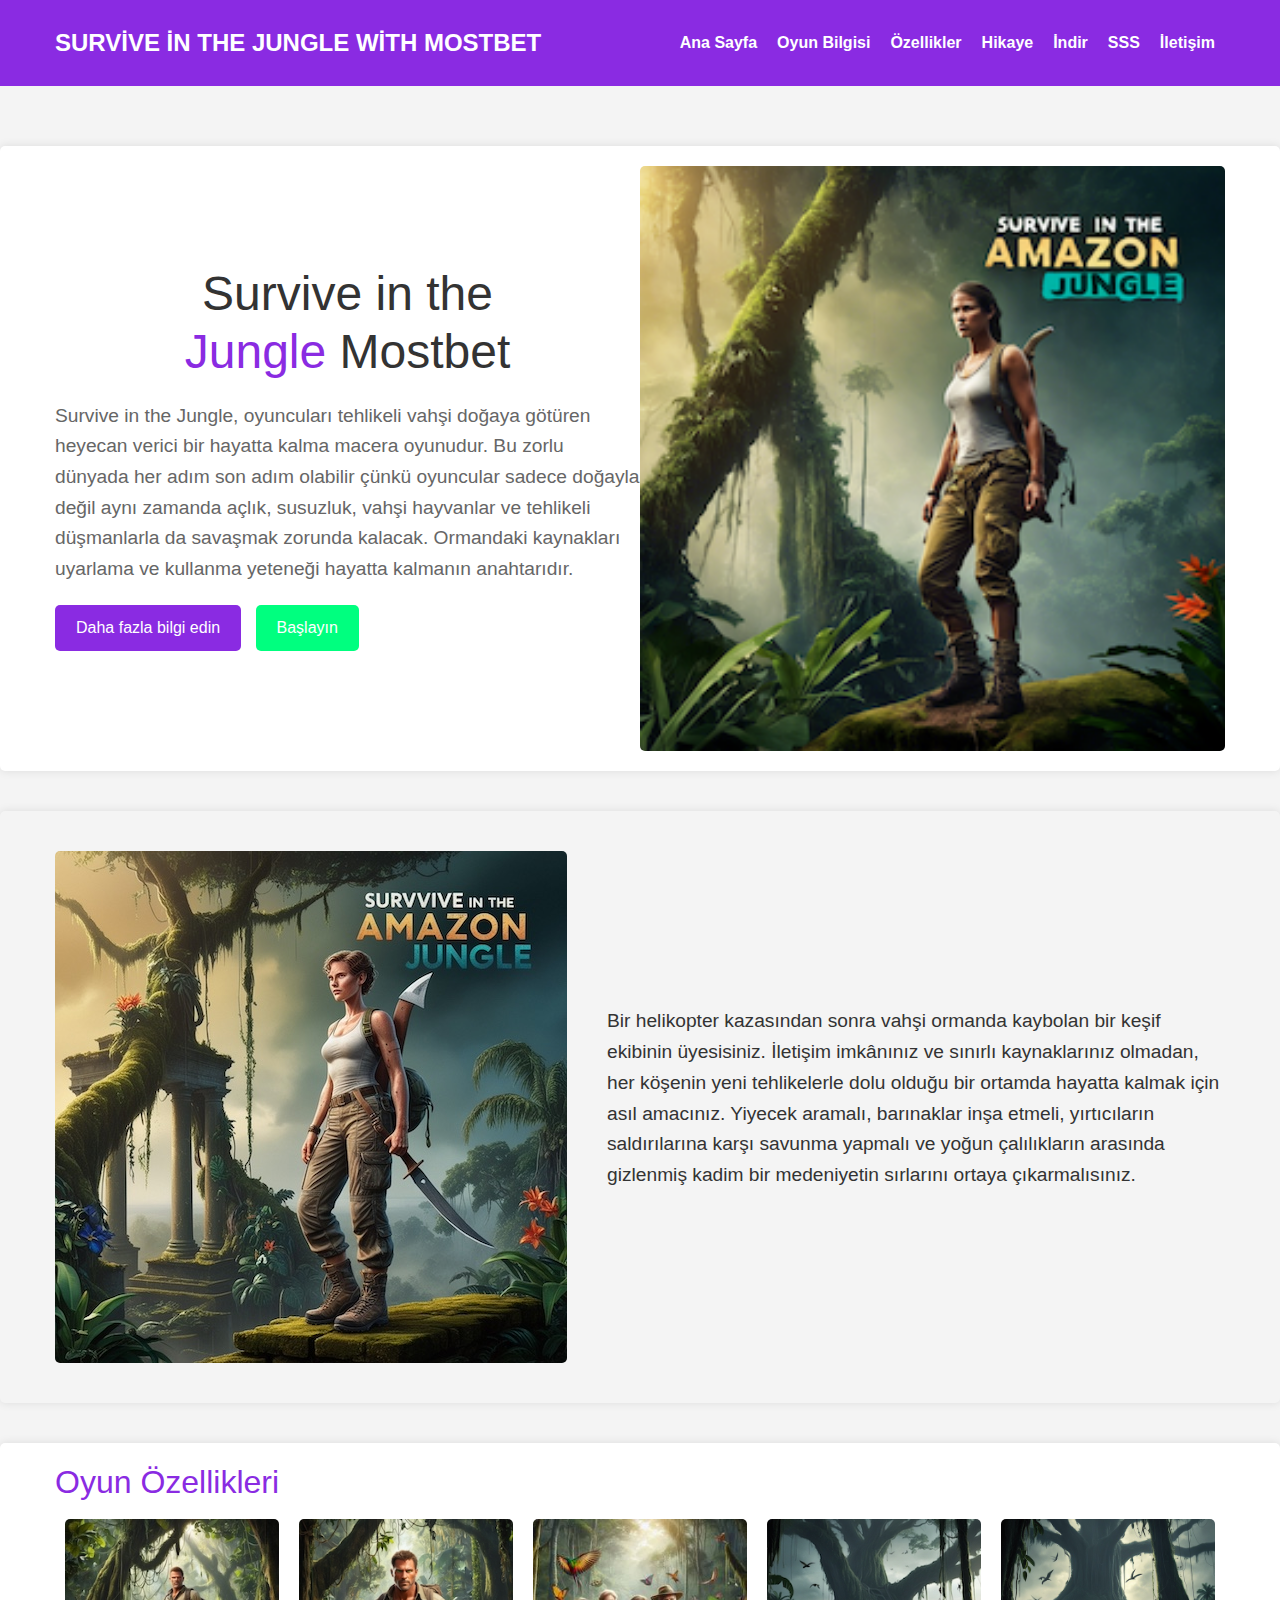
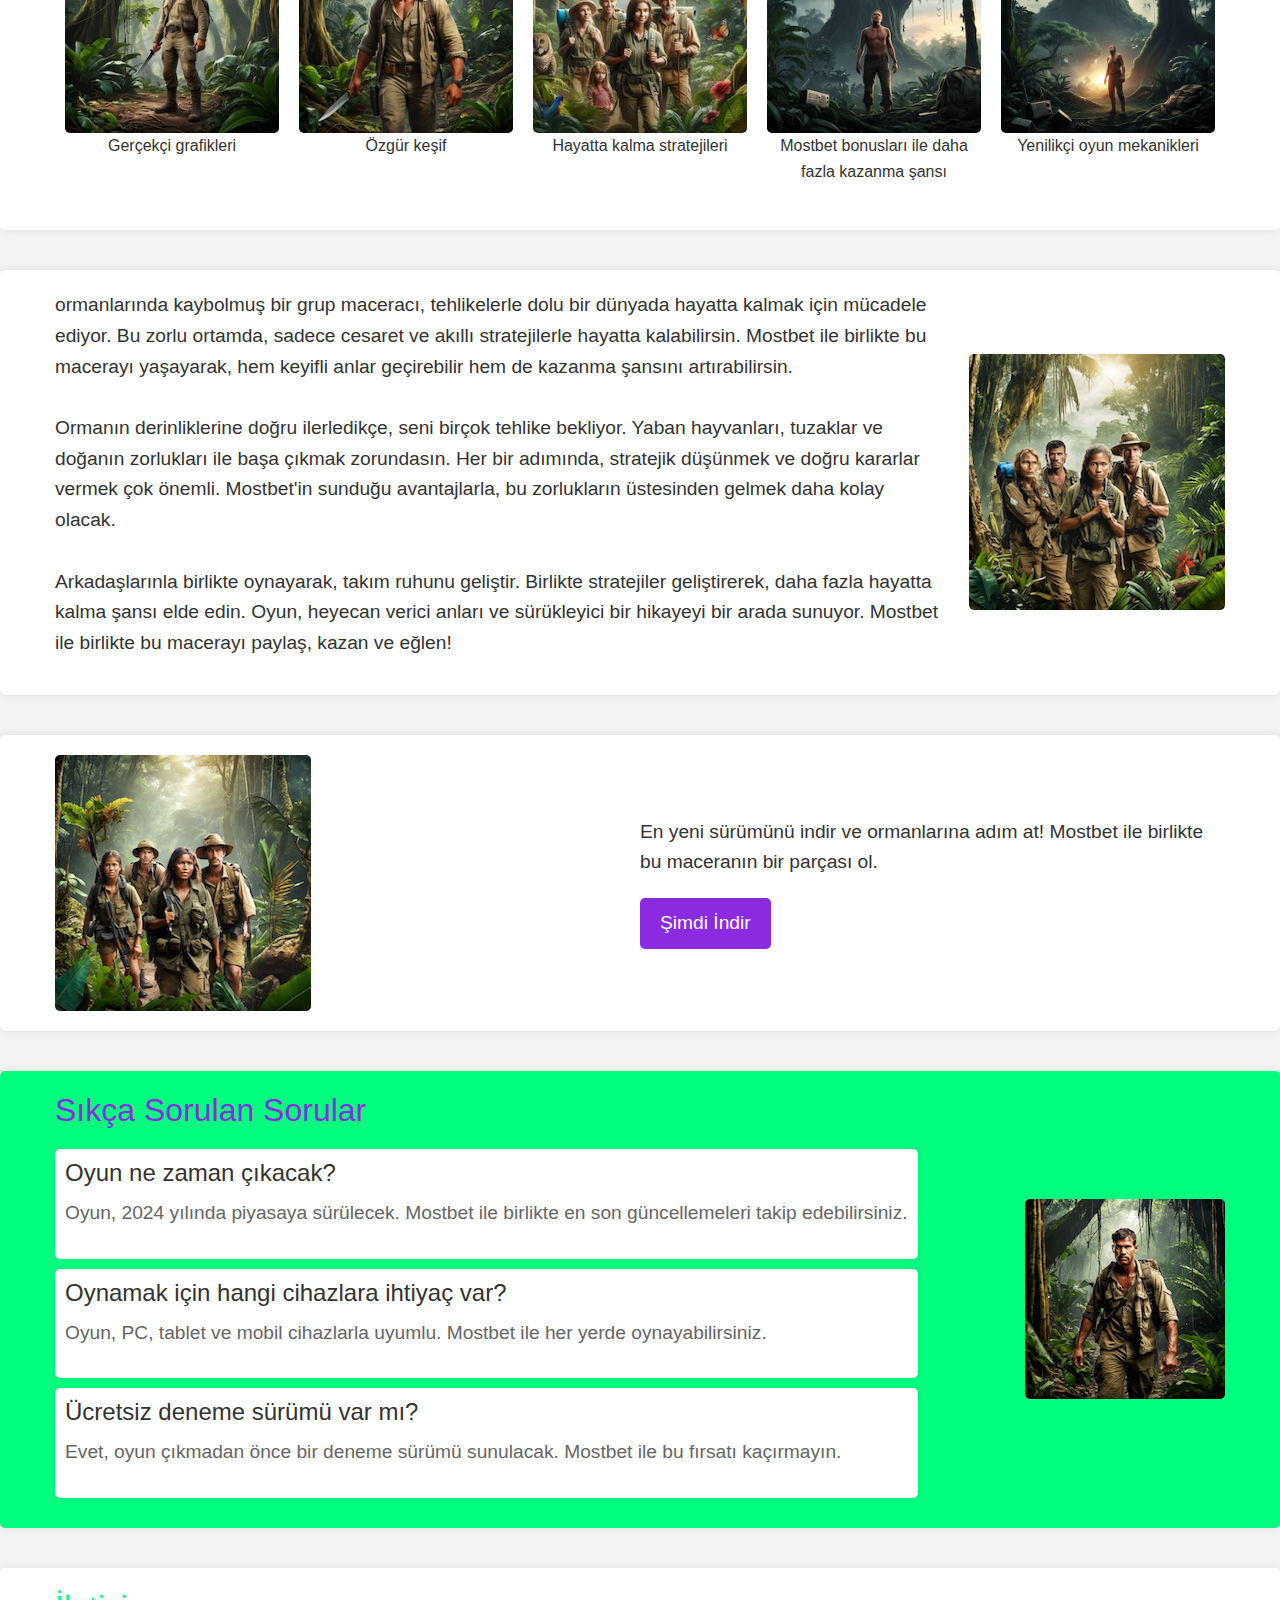
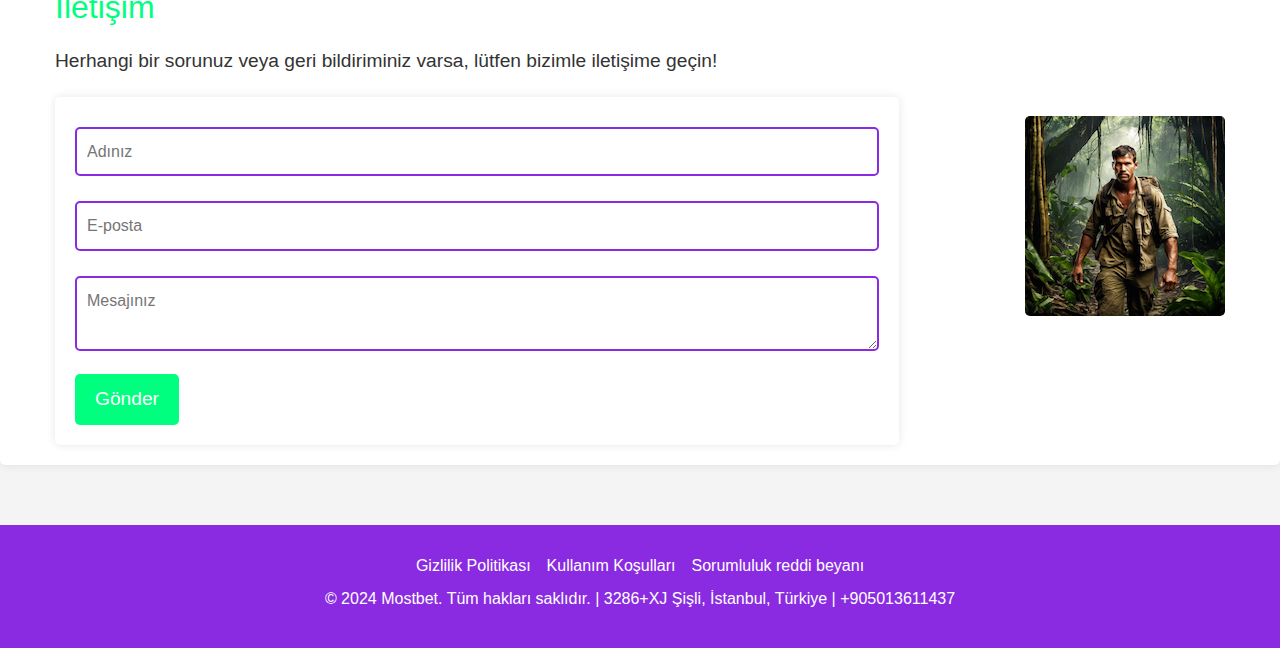
==== index.html @ c360ba5e "1" ====
<!DOCTYPE html>
<html lang="tr">
<head>
    <meta charset="UTF-8">
    <meta name="viewport" content="width=device-width, initial-scale=1.0">
    <title>Survive in the jungle with Mostbet style</title>
    <meta name="description" content="Survive in the  jungle with Mostbet.">
    <link rel="apple-touch-icon" sizes="180x180" href="favicon/apple-touch-icon.png">
    <link rel="icon" type="image/png" sizes="32x32" href="favicon/favicon-32x32.png">
    <link rel="icon" type="image/png" sizes="16x16" href="favicon/favicon-16x16.png">
    <link rel="manifest" href="favicon/site.webmanifest">
    <link rel="stylesheet" href="css/bootstrap.min.css">
    <link rel="stylesheet" href="css/style.css?v1">
</head>
<body>
<header>
    <div class="container header-content">
        <nav class="navbar navbar-expand-lg justify-content-between">
            <a href="index.html" class="logo">Survive in the jungle with Mostbet</a>
            <button class="navbar-toggler" type="button" data-toggle="collapse" data-target="#navbarSupportedContent"
                    aria-controls="navbarSupportedContent" aria-expanded="false" aria-label="Toggle navigation">
                <span class="toggler-icon"></span>
                <span class="toggler-icon"></span>
                <span class="toggler-icon"></span>
            </button>

            <div class="collapse navbar-collapse sub-menu-bar" id="navbarSupportedContent">
                <ul id="nav" class="navbar-nav align-items-center">
                    <li><a href="index.html">Ana Sayfa</a></li>
                    <li><a href="#game-info">Oyun Bilgisi</a></li>
                    <li><a href="#features">Özellikler</a></li>
                    <li><a href="#story">Hikaye</a></li>
                    <li><a href="#download">İndir</a></li>
                    <li><a href="#faq">SSS</a></li>
                    <li><a href="#contact">İletişim</a></li>
                </ul>
            </div>
        </nav>
    </div>
</header>

<main>
    <section class="hero-section">
        <div class="container">
            <div class="hero-content">
                <div class="text-content">
                    <h1>Survive in the <br><span>Jungle</span> Mostbet</h1>
                    <p>Survive in the Jungle, oyuncuları tehlikeli vahşi doğaya götüren heyecan verici bir hayatta kalma
                        macera oyunudur. Bu zorlu dünyada her adım son adım olabilir çünkü oyuncular sadece doğayla
                        değil aynı zamanda açlık, susuzluk, vahşi hayvanlar ve tehlikeli düşmanlarla da savaşmak zorunda
                        kalacak. Ormandaki kaynakları uyarlama ve kullanma yeteneği hayatta kalmanın anahtarıdır. </p>
                    <div class="hero-buttons">
                        <a href="#" class="btn">Daha fazla bilgi edin</a>
                        <a href="#" class="btn secondary-btn">Başlayın</a>
                    </div>
                </div>
                <div class="image-content">
                    <img src="img/0.png" alt="Product Image">
                </div>
            </div>
        </div>
    </section>

    <section id="game-info">
        <div class="container flex-container">
            <img src="img/1.jpg" alt="  Jungle" class="flex-image">
            <p>Bir helikopter kazasından sonra vahşi ormanda kaybolan bir keşif ekibinin üyesisiniz. İletişim imkânınız
                ve sınırlı kaynaklarınız olmadan, her köşenin yeni tehlikelerle dolu olduğu bir ortamda hayatta kalmak
                için asıl amacınız. Yiyecek aramalı, barınaklar inşa etmeli, yırtıcıların saldırılarına karşı savunma
                yapmalı ve yoğun çalılıkların arasında gizlenmiş kadim bir medeniyetin sırlarını ortaya
                çıkarmalısınız.</p>
        </div>
    </section>

    <section id="features">
        <div class="container">
            <h2>Oyun Özellikleri</h2>
            <div class="features-container">
                <div class="feature-item">
                    <img src="img/3.jpg" alt="Feature 1">
                    <p>Gerçekçi grafikleri</p>
                </div>
                <div class="feature-item">
                    <img src="img/4.jpg" alt="Feature 2">
                    <p>Özgür keşif</p>
                </div>
                <div class="feature-item">
                    <img src="img/6.jpeg" alt="Feature 3">
                    <p>Hayatta kalma stratejileri</p>
                </div>
                <div class="feature-item">
                    <img src="img/7.jpg" alt="Feature 4">
                    <p>Mostbet bonusları ile daha fazla kazanma şansı</p>
                </div>
                <div class="feature-item">
                    <img src="img/8.jpg" alt="Feature 5">
                    <p>Yenilikçi oyun mekanikleri</p>
                </div>
            </div>
        </div>
    </section>

    <section id="story">
        <div class="container flex-container">
            <p>
                ormanlarında kaybolmuş bir grup maceracı, tehlikelerle dolu bir dünyada hayatta kalmak için mücadele
                ediyor. Bu zorlu ortamda, sadece cesaret ve akıllı stratejilerle hayatta kalabilirsin. Mostbet ile
                birlikte bu macerayı yaşayarak, hem keyifli anlar geçirebilir hem de kazanma şansını artırabilirsin.
                <br><br>
                Ormanın derinliklerine doğru ilerledikçe, seni birçok tehlike bekliyor. Yaban hayvanları, tuzaklar ve
                doğanın zorlukları ile başa çıkmak zorundasın. Her bir adımında, stratejik düşünmek ve doğru kararlar
                vermek çok önemli. Mostbet'in sunduğu avantajlarla, bu zorlukların üstesinden gelmek daha kolay olacak.
                <br><br>
                Arkadaşlarınla birlikte oynayarak, takım ruhunu geliştir. Birlikte stratejiler geliştirerek, daha fazla
                hayatta kalma şansı elde edin. Oyun, heyecan verici anları ve sürükleyici bir hikayeyi bir arada
                sunuyor. Mostbet ile birlikte bu macerayı paylaş, kazan ve eğlen!
            </p>
            <img src="img/10.png" alt="Game Story" class="flex-image">
        </div>
    </section>

    <section id="download">
        <div class="container flex-container">
            <img src="img/11.png" alt="Download Game" class="flex-image">
            <div class="download-content">
                <p>En yeni sürümünü indir ve ormanlarına adım at! Mostbet ile birlikte bu maceranın bir parçası ol.</p>
                <a href="#" class="download-btn">Şimdi İndir</a>
            </div>
        </div>
    </section>


    <section id="faq">
        <div class="container flex-container">
            <div class="faq-content">
                <h2>Sıkça Sorulan Sorular</h2>
                <div class="faq-item">
                    <h3>Oyun ne zaman çıkacak?</h3>
                    <p>Oyun, 2024 yılında piyasaya sürülecek. Mostbet ile birlikte en son güncellemeleri takip
                        edebilirsiniz.</p>
                </div>
                <div class="faq-item">
                    <h3>Oynamak için hangi cihazlara ihtiyaç var?</h3>
                    <p>Oyun, PC, tablet ve mobil cihazlarla uyumlu. Mostbet ile her yerde oynayabilirsiniz.</p>
                </div>
                <div class="faq-item">
                    <h3>Ücretsiz deneme sürümü var mı?</h3>
                    <p>Evet, oyun çıkmadan önce bir deneme sürümü sunulacak. Mostbet ile bu fırsatı kaçırmayın.</p>
                </div>
            </div>
            <img src="img/12.png" alt="FAQ" class="flex-image1">
        </div>
    </section>

    <section id="contact">
        <div class="container flex-container">
            <div class="contact-content">
                <h2>İletişim</h2>
                <p>Herhangi bir sorunuz veya geri bildiriminiz varsa, lütfen bizimle iletişime geçin!</p>
                <form>
                    <input type="text" placeholder="Adınız" required>
                    <input type="email" placeholder="E-posta" required>
                    <textarea placeholder="Mesajınız" required></textarea>
                    <button type="submit">Gönder</button>
                </form>
            </div>
            <img src="img/12.png" alt="Contact Us" class="flex-image1">
        </div>
    </section>
</main>

<footer>
    <div class="container">
        <div class="d-flex justify-content-center flex-column-mob">
            <a href="policy.html" class="text-white m-2">Gizlilik Politikası</a>
            <a href="terms.html" class="text-white m-2">Kullanım Koşulları</a>
            <a href="disclaimer.html" class="text-white m-2">Sorumluluk reddi beyanı</a>
        </div>
        <p>&copy; 2024 Mostbet. Tüm hakları saklıdır. | 3286+XJ Şişli, İstanbul, Türkiye | +905013611437 </p>
    </div>
</footer>
</body>
<script src="js/jquery-1.12.4.min.js"></script>
<script src="js/bootstrap.min.js"></script>
<script src="js/main.js"></script>
<script type="application/ld+json">
    {
        "@context": "https://schema.org",
        "@type": "Organization",
        "name": "Survive in the jungle with Mostbet.",
        "url": "",
        "logo": "/favicon/favicon.ico"
    }
</script>
<script type="application/ld+json">
    {
        "@context": "https://schema.org",
        "@type": "WPHeader",
        "headline": "Survive in the jungle with Mostbet.",
        "description": "Survive in the  jungle with Mostbet.",
        "publisher": {
            "@type": "Organization",
            "name": "Survive in the jungle with Mostbet.",
            "logo": {
                "@type": "ImageObject",
                "url": "/favicon/favicon.ico"
            }
        }
    }
</script>
<script type="application/ld+json">
    {
        "@context": "https://schema.org",
        "@type": "WebPage",
        "name": "Survive in the jungle with Mostbet.",
        "description": "Survive in the jungle with Mostbet.",
        "publisher": {
            "@type": "Organization",
            "name": "Survive in the jungle with Mostbet."
        },
        "license": "A license document that applies to this content, typically indicated by URL"
    }
</script>
<script type="application/ld+json">
    {
        "@context": "https://schema.org",
        "@type": "SiteNavigationElement",
        "name": "Main Navigation",
        "url": "",
        "hasPart": [
            {
                "@type": "WebPage",
                "name": "Home",
                "url": ""
            },
            {
                "@type": "WebPage",
                "name": "Tariffs",
                "url": "/tariffs.html"
            },
            {
                "@type": "WebPage",
                "name": "Form",
                "url": "/form.html"
            },
            {
                "@type": "WebPage",
                "name": "Policy",
                "url": "/policy.html"
            },
            {
                "@type": "WebPage",
                "name": "Terms of Conditions",
                "url": "/terms.html"
            },
            {
                "@type": "WebPage",
                "name": "Disclaimer",
                "url": "/disclaimer.html"
            },
            {
                "@type": "WebPage",
                "name": "404",
                "url": "/404.html"
            },
            {
                "@type": "WebPage",
                "name": "review",
                "url": "/review.html"
            }
        ]
    }
</script>
</html>
---- css/style.css ----
* {
  box-sizing: border-box;
  margin: 0;
  padding: 0;
}

body {
  font-family: Arial, sans-serif;
  line-height: 1.6;
  color: #333;
  background-color: #f4f4f4;
}

.container {
  width: 90%;
  max-width: 1200px;
  margin: auto;
}

header {
  background: #8A2BE2;
  color: #fff;
  padding: 20px 0;
}

h1 {
  text-align: center;
}

nav ul {
  display: flex;
  justify-content: center;
  list-style: none;
  padding: 0;
}

nav ul li {
  margin: 0 15px;
}

nav a {
  color: #fff;
  text-decoration: none;
  font-weight: bold;
}

nav a:hover {
  color: #00FF7F;
}

main {
  padding: 20px 0;
}

.flex-container {
  display: flex;
  align-items: center;
  justify-content: space-between;
  flex-wrap: wrap;
}

.flex-image {
  max-width: 50%;
  height: auto;
  border-radius: 5px;
}

section {
  margin: 40px 0;
  padding: 20px 0;
  background: #fff;
  border-radius: 5px;
  box-shadow: 0 0 10px rgba(0, 0, 0, 0.1);
}

section h2 {
  color: #8A2BE2;
}

.features-container {
  display: flex;
  justify-content: space-between;
  flex-wrap: wrap;
}

.feature-item {
  flex: 1;
  margin: 10px;
  text-align: center;
}

.feature-item img {
  max-width: 100%;
  min-width: 100%;
  height: auto;
  border-radius: 5px;
}

.download-content {
  max-width: 50%;
}

.download-btn {
  display: inline-block;
  padding: 10px 20px;
  background: #8A2BE2;
  color: #fff;
  text-decoration: none;
  border-radius: 5px;
}

.download-btn:hover {
  background: #7a2fbc;
}

footer {
  text-align: center;
  padding: 20px 0;
  background: #8A2BE2;
  color: #fff;
}

#faq {
  background: #00FF7F;
  padding: 20px;
  border-radius: 5px;
}

.faq-item {
  margin: 10px 0;
  padding: 10px;
  background: #fff;
  border-radius: 5px;
  box-shadow: 0 0 5px rgba(0, 0, 0, 0.1);
}

.faq-item h3 {
  color: #8A2BE2;
}

form {
  background: #fff;
  padding: 20px;
  border-radius: 5px;
  box-shadow: 0 0 10px rgba(0, 0, 0, 0.1);
}

form input, form textarea {
  width: 100%;
  padding: 10px;
  margin: 10px 0;
  border: 1px solid #ddd;
  border-radius: 5px;
}

form button {
  padding: 10px 20px;
  background: #8A2BE2;
  color: #fff;
  border: none;
  border-radius: 5px;
  cursor: pointer;
}

form button:hover {
  background: #7a2fbc;
}

@media (max-width: 768px) {
  nav ul {
    flex-direction: column;
    align-items: center;
  }

  nav ul li {
    margin: 10px 0;
  }

  .flex-image {
    max-width: 100%;
  }

  .download-content {
    max-width: 100%;
    text-align: center;
  }

  .features-container {
    flex-direction: column;
  }

  .feature-item {
    width: 100%;
    margin: 0;
  }
}

.hero-content {
  display: flex;
  align-items: center;
  justify-content: space-between;
  flex-wrap: wrap;
}

.text-content {
  flex: 1;
  max-width: 50%;
}

.text-content h1 {
  font-size: 3rem;
  color: #333;
}

.text-content h1 span {
  color: #8A2BE2;
}

.text-content p {
  font-size: 1.2rem;
  margin: 20px 0;
  color: #666;
}

.hero-buttons {
  margin-top: 20px;
}

.hero-buttons .btn {
  padding: 10px 20px;
  background-color: #8A2BE2;
  color: white;
  text-decoration: none;
  border-radius: 5px;
  margin-right: 10px;
}

.hero-buttons .btn.secondary-btn {
  background-color: #00FF7F;
}

.hero-buttons .btn:hover {
  opacity: 0.9;
}

.image-content {
  flex: 1;
  max-width: 50%;
}

.image-content img {
  width: 100%;
  height: auto;
  border-radius: 5px;
}

/* Responsive Styles */
@media (max-width: 768px) {
  .hero-content {
    flex-direction: column;
    align-items: normal;
    text-align: center;
  }

  .text-content {
    max-width: 100%;
  }

  .image-content {
    max-width: 100%;
    margin-top: 20px;
  }
  section h2 {
    text-align: center;
  }
}

@media (max-width: 480px) {
  .text-content h1 {
    font-size: 2rem;
  }

  .text-content p {
    font-size: 1rem;
  }

  .hero-buttons .btn {
    padding: 8px 16px;
  }
}


* {
  box-sizing: border-box;
  margin: 0;
  padding: 0;
}

body {
  font-family: 'Arial', sans-serif;
}

#game-info {
  padding: 40px 0;
  background-color: #f4f4f4;
}

.container {
  width: 100%;
  max-width: 1200px;
  margin: 0 auto;
}

.flex-container {
  display: flex;
  align-items: center;
  justify-content: space-between;
  gap: 20px; /* Добавлен промежуток между изображением и текстом */
}

.flex-image {
  max-width: 50%;
  height: auto;
  border-radius: 5px;
}

#game-info p {
  flex: 1;
  font-size: 1.2rem;
  color: #333;
  line-height: 1.6;
  margin-left: 20px; /* Добавлено расстояние от изображения */
}

/* Адаптивные стили */
@media (max-width: 768px) {
  .flex-container {
    flex-direction: column;
    text-align: center;
  }

  .flex-image {
    max-width: 100%;
    margin-bottom: 20px;
  }

  #game-info p {
    margin-left: 0;
    font-size: 1rem;
  }
}

@media (max-width: 480px) {
  #game-info p {
    font-size: 0.9rem;
  }
}


* {
  box-sizing: border-box;
  margin: 0;
  padding: 0;
}

body {
  font-family: 'Arial', sans-serif;
  background-color: #f4f4f4;
}

.container {
  width: 100%;
  max-width: 1200px;
  margin: 0 auto;
}

.flex-container {
  display: flex;
  align-items: center;
  justify-content: space-between;
  gap: 20px; /* Добавлено расстояние между изображением и текстом */
}

.flex-image {
  max-width: 50%;
  height: auto;
  border-radius: 5px;
}

/* Секция story */
#story p {
  flex: 1;
  font-size: 1.2rem;
  color: #333;
  line-height: 1.6;
  text-align: left;
}

#story img {
  max-width: 100%;
}

/* Секция download */
.download-content {
  flex: 1;
  text-align: left;
}

.download-content p {
  font-size: 1.2rem;
  color: #333;
  line-height: 1.6;
  margin-bottom: 20px;
}

.download-btn {
  display: inline-block;
  padding: 10px 20px;
  background-color: #8A2BE2;
  color: white;
  text-decoration: none;
  border-radius: 5px;
  font-size: 1.2rem;
}

.download-btn:hover {
  opacity: 0.9;
}

/* Адаптивные стили */
@media (max-width: 768px) {
  .flex-container {
    flex-direction: column;
    text-align: center;
  }

  .flex-image {
    max-width: 100%;
    margin-bottom: 20px;
  }

  #story p, .download-content p {
    text-align: center;
  }
}

@media (max-width: 480px) {
  #story p, .download-content p {
    font-size: 1rem;
  }

  .download-btn {
    padding: 8px 16px;
    font-size: 1rem;
  }
}


* {
  box-sizing: border-box;
  margin: 0;
  padding: 0;
}

body {
  font-family: 'Arial', sans-serif;
  background-color: #f4f4f4;
}

.container {
  width: 100%;
  max-width: 1200px;
  margin: 0 auto;
}

/* Flex-контейнер для FAQ и Contact секций */
.flex-container {
  display: flex;
  align-items: center;
  justify-content: space-between;
  gap: 20px;
}

.flex-image {
  max-width: 50%;
  height: auto;
  border-radius: 5px;
}

/* Стили для FAQ */
#faq .faq-content h2 {
  color: #8A2BE2;
  font-size: 2rem;
  margin-bottom: 20px;
}

.faq-item h3 {
  font-size: 1.5rem;
  color: #333;
  margin-bottom: 10px;
}

.faq-item p {
  font-size: 1.2rem;
  color: #666;
  margin-bottom: 20px;
}

/* Стили для Contact секции */
#contact .contact-content h2 {
  color: #00FF7F;
  font-size: 2rem;
  margin-bottom: 20px;
}

#contact p {
  font-size: 1.2rem;
  color: #333;
  margin-bottom: 20px;
}

form input, form textarea {
  width: 100%;
  padding: 10px;
  margin-bottom: 15px;
  border: 2px solid #8A2BE2;
  border-radius: 5px;
  font-size: 1rem;
}

form button {
  padding: 10px 20px;
  background-color: #00FF7F;
  color: white;
  border: none;
  border-radius: 5px;
  font-size: 1.2rem;
  cursor: pointer;
}

form button:hover {
  opacity: 0.9;
}

/* Адаптивные стили */
@media (max-width: 768px) {
  .flex-container {
    flex-direction: column;
    text-align: center;
    align-items: normal;
  }

  .flex-image {
    max-width: 100%;
    margin-bottom: 20px;
    object-fit: cover;
  }

  #faq .faq-content h2, #contact .contact-content h2 {
    text-align: center;
  }

  form input, form textarea {
    font-size: 1rem;
  }
}

@media (max-width: 480px) {
  #faq .faq-item h3, #contact p {
    font-size: 1rem;
  }

  form input, form textarea {
    font-size: 0.9rem;
  }

  form button {
    font-size: 1rem;
    padding: 8px 16px;
  }
}

.flex-image1 {
  max-width: 100%;
  height: auto;
  border-radius: 5px;
  object-fit: cover;
}




/*===== NAVBAR =====*/
.header_navbar {
  position: absolute;
  top: 0;
  left: 0;
  width: 100%;
  z-index: 99;
  -webkit-transition: all 0.3s ease-out 0s;
  -moz-transition: all 0.3s ease-out 0s;
  -ms-transition: all 0.3s ease-out 0s;
  -o-transition: all 0.3s ease-out 0s;
  transition: all 0.3s ease-out 0s;
}

.logo {
  font-size: 24px;
  text-transform: uppercase;
  font-weight: bold;
}
.header a:hover, .hero a:hover {
  text-decoration: none;
}
.head-container {
  margin: 0 30px;
}
.sticky {
  position: fixed;
  z-index: 999;
  background-color: #fff;
  -webkit-box-shadow: 0px 20px 50px 0px rgba(0, 0, 0, 0.05);
  -moz-box-shadow: 0px 20px 50px 0px rgba(0, 0, 0, 0.05);
  box-shadow: 0px 20px 50px 0px rgba(0, 0, 0, 0.05);
  -webkit-transition: all 0.3s ease-out 0s;
  -moz-transition: all 0.3s ease-out 0s;
  -ms-transition: all 0.3s ease-out 0s;
  -o-transition: all 0.3s ease-out 0s;
  transition: all 0.3s ease-out 0s;
}

.sticky .navbar {
  padding: 10px 0;
}

.navbar {
  align-items: center;
  width: 100%;
  -webkit-transition: all 0.3s ease-out 0s;
  -moz-transition: all 0.3s ease-out 0s;
  -ms-transition: all 0.3s ease-out 0s;
  -o-transition: all 0.3s ease-out 0s;
  transition: all 0.3s ease-out 0s;
}

.navbar h1 {
  white-space: nowrap;
  color: #111;
  font-weight: bold;
  font-size: 36px;
  margin-bottom: 0;
}
.navbar ul li {
  margin: 10px;
}
.navbar a:hover {
  text-decoration: none;
}

.tariffs {
  padding: 200px 0;
}

.navbar-brand {
  padding: 0;
  margin-right: 0;
}

.navbar .navbar-nav a {
  color: #fff;
}
.navbar .navbar-nav a:hover {
  color: #4be46e;
}
.navbar-brand img {
  width: 60px;
}

.policy p {
  text-align: left;
}

.navbar-toggler {
  padding: 0;
}
.navbar-collapse {
  flex-grow: 0!important;
}
.navbar-toggler .toggler-icon {
  width: 30px;
  height: 2px;
  background-color: #fff;
  display: block;
  margin: 5px 0;
  position: relative;
  -webkit-transition: all 0.3s ease-out 0s;
  -moz-transition: all 0.3s ease-out 0s;
  -ms-transition: all 0.3s ease-out 0s;
  -o-transition: all 0.3s ease-out 0s;
  transition: all 0.3s ease-out 0s;
}

.navbar-toggler.active .toggler-icon:nth-of-type(1) {
  -webkit-transform: rotate(45deg);
  -moz-transform: rotate(45deg);
  -ms-transform: rotate(45deg);
  -o-transform: rotate(45deg);
  transform: rotate(45deg);
  top: 7px;
}

.navbar-toggler.active .toggler-icon:nth-of-type(2) {
  opacity: 0;
}

.navbar-toggler.active .toggler-icon:nth-of-type(3) {
  -webkit-transform: rotate(135deg);
  -moz-transform: rotate(135deg);
  -ms-transform: rotate(135deg);
  -o-transform: rotate(135deg);
  transform: rotate(135deg);
  top: -7px;
}

@media only screen and (min-width: 768px) and (max-width: 991px) {
  .navbar-collapse {
    position: absolute;
    top: 100%;
    left: 0;
    width: 100%;
    background-color: #fff;
    z-index: 9;
    -webkit-box-shadow: 0px 15px 20px 0px rgba(34, 34, 34, 0.1);
    -moz-box-shadow: 0px 15px 20px 0px rgba(34, 34, 34, 0.1);
    box-shadow: 0px 15px 20px 0px rgba(34, 34, 34, 0.1);
    margin-top: 20px;
    padding: 5px 12px;
  }
}

@media (max-width: 767px) {
  .logo {
    width: 80%;
    font-size: 16px;
  }
  .navbar-collapse {
    position: absolute;
    top: 100%;
    left: 0;
    width: 100%;
    background-color: #fff;
    z-index: 9;
    -webkit-box-shadow: 0px 15px 20px 0px rgba(34, 34, 34, 0.1);
    -moz-box-shadow: 0px 15px 20px 0px rgba(34, 34, 34, 0.1);
    box-shadow: 0px 15px 20px 0px rgba(34, 34, 34, 0.1);
    padding: 5px 12px;
  }
  .hizmet-kutu img, .yorum-item {
    width: 100%;
  }
  .yorumlar-konteyner {
    flex-direction: column;
  }
  .about-text, .delivery-text {
    width: 100%;
  }
  .about-image, .delivery-image {
    width: 100%;
    margin-right: 0px;
  }
  .h-135 {
    height: auto;
  }
  .policy {
    padding: 0px;
    padding-top: 30px;
  }
  .policy h1 {
    font-size: 1.5em;
  }
  .policy h2 {
    font-size: 1.2em;
  }
  .menu ul li {
    margin: 10px 15px;
  }
  .short-logo {
    justify-content: center;
  }
  .menu ul li a {
    color: #fff
  }
  .flex-column-mob {
    flex-direction: column;
  }
  .category-row {
    flex-direction: column;
  }

  .about-team, .beauty-glory {
    flex-direction: column;
  }

  .about-team img, .beauty-glory img {
    max-width: 100%;
  }

  .navbar-toggler {
    padding: 10px;
  }

  .navbar h1 {
    padding: 10px;
  }

  .navbar-brand img {
    width: 60px;
  }
  .navbar ul li, .navbar ul li a, .navbar .navbar-nav a{
    color: #111;
  }
  .img-about {
    width: 100% !important;
  }
  .intro-title {
    left: 0;
    top: 0;
  }
  .intro-description {
    left: 0;
    top: 20%;
  }
  .intro-banner {
    display: flex;
    justify-content: center;
    text-align: center;
  }
  .action-button {
    left: unset;
    top: 75%;
  }
  .video-section iframe {
    height: 310px;
  }
  .advantage-row, .category-row {
    flex-direction: column;
  }

  .services-grid {
    display: flex;
    flex-direction: column;
  }

  .cta-btn {
    font-size: 14px;
  }

  .advantage-item, .category-card {
    width: 100%;
    margin: 10px 0;
  }

  .banner h1 {
    font-size: 16px;
  }

  .banner p {
    font-size: 12px;
  }

  .header-info p, .header-info a {
    font-size: 10px;
  }
  .tariffs {
    padding: 60px 0;
  }
  .tariffs .category-card {
    width: 100%;
  }

}

.navbar-nav .nav-item {
  margin-left: 45px;
  position: relative;
  white-space: nowrap;
}

nav ul li:hover a {
  color: #00FF7F !important;
  text-decoration: none;
}

.screen img {
  max-width: 250px;
}

@media only screen and (min-width: 992px) and (max-width: 1199px) {
  .navbar-nav .nav-item {
    margin-left: 30px;
  }
}

@media only screen and (min-width: 768px) and (max-width: 991px) {
  .navbar-nav .nav-item {
    margin: 0;
  }
}

@media (max-width: 767px) {
  .navbar-nav .nav-item {
    margin: 0;
  }

  .navbar h1 {
    font-size: 16px;
  }
}

.navbar-nav .nav-item a {
  font-size: 16px;
  font-weight: 600;
  color: #38424D;
  -webkit-transition: all 0.3s ease-out 0s;
  -moz-transition: all 0.3s ease-out 0s;
  -ms-transition: all 0.3s ease-out 0s;
  -o-transition: all 0.3s ease-out 0s;
  transition: all 0.3s ease-out 0s;
  padding: 5px 0;
  position: relative;
}

.navbar-nav .nav-item a::before {
  position: absolute;
  content: '';
  width: 0;
  height: 2px;
  background-color: #38424D;
  border-radius: 50px;
  left: 110%;
  left: 0;
  bottom: 0;
  -webkit-transition: all 0.3s ease-out 0s;
  -moz-transition: all 0.3s ease-out 0s;
  -ms-transition: all 0.3s ease-out 0s;
  -o-transition: all 0.3s ease-out 0s;
  transition: all 0.3s ease-out 0s;
}

@media only screen and (min-width: 768px) and (max-width: 991px) {
  .navbar-nav .nav-item a::before {
    display: none;
  }
}

@media (max-width: 767px) {
  .navbar-nav .nav-item a::before {
    display: none;
  }
}

@media only screen and (min-width: 768px) and (max-width: 991px) {
  .navbar-nav .nav-item a {
    display: block;
    padding: 4px 0;
  }
}

@media (max-width: 767px) {
  .navbar-nav .nav-item a {
    display: block;
    padding: 4px 0;
  }
}

.navbar-nav .nav-item.active > a::before, .navbar-nav .nav-item:hover > a::before {
  width: 100%;
}

.navbar-nav .nav-item:hover .sub-menu {
  top: 100%;
  opacity: 1;
  visibility: visible;
}

@media only screen and (min-width: 768px) and (max-width: 991px) {
  .navbar-nav .nav-item:hover .sub-menu {
    top: 0;
  }
}

@media (max-width: 767px) {
  .navbar-nav .nav-item:hover .sub-menu {
    top: 0;
  }

  .screen img {
    max-width: 100%;
  }
}

.navbar-nav .nav-item .sub-menu {
  width: 200px;
  background-color: #fff;
  -webkit-box-shadow: 0px 0px 20px 0px rgba(0, 0, 0, 0.1);
  -moz-box-shadow: 0px 0px 20px 0px rgba(0, 0, 0, 0.1);
  box-shadow: 0px 0px 20px 0px rgba(0, 0, 0, 0.1);
  position: absolute;
  top: 110%;
  left: 0;
  opacity: 0;
  visibility: hidden;
  -webkit-transition: all 0.3s ease-out 0s;
  -moz-transition: all 0.3s ease-out 0s;
  -ms-transition: all 0.3s ease-out 0s;
  -o-transition: all 0.3s ease-out 0s;
  transition: all 0.3s ease-out 0s;
}

@media only screen and (min-width: 768px) and (max-width: 991px) {
  .navbar-nav .nav-item .sub-menu {
    position: relative;
    width: 100%;
    top: 0;
    display: none;
    opacity: 1;
    visibility: visible;
  }
}

@media (max-width: 767px) {
  .navbar-nav .nav-item .sub-menu {
    position: relative;
    width: 100%;
    top: 0;
    display: none;
    opacity: 1;
    visibility: visible;
  }
  .container1 {
    flex-direction: column;
  }
}

.navbar-nav .nav-item .sub-menu li {
  display: block;
}

.navbar-nav .nav-item .sub-menu li a {
  display: block;
  padding: 8px 20px;
  color: #4be46e;
}

.navbar-nav .nav-item .sub-menu li a.active, .navbar-nav .nav-item .sub-menu li a:hover {
  padding-left: 25px;
  color: #1E75D9;
}

.navbar-nav .sub-nav-toggler {
  display: none;
}

.form-contact {
  width: 60%;
}

@media only screen and (min-width: 768px) and (max-width: 991px) {
  .navbar-nav .sub-nav-toggler {
    display: block;
    position: absolute;
    right: 0;
    top: 0;
    background: none;
    color: #222;
    font-size: 18px;
    border: 0;
    width: 30px;
    height: 30px;
  }
}

@media (max-width: 767px) {
  .navbar-nav .sub-nav-toggler {
    display: block;
    position: absolute;
    right: 0;
    top: 0;
    background: none;
    color: #222;
    font-size: 18px;
    border: 0;
    width: 30px;
    height: 30px;
  }

  .form-contact {
    width: 80%;
  }
  img {
    max-width: 100%;
  }
}

.navbar-nav .sub-nav-toggler span {
  width: 8px;
  height: 8px;
  border-left: 1px solid #222;
  border-bottom: 1px solid #222;
  -webkit-transform: rotate(-45deg);
  -moz-transform: rotate(-45deg);
  -ms-transform: rotate(-45deg);
  -o-transform: rotate(-45deg);
  transform: rotate(-45deg);
  position: relative;
  top: -5px;
}

.contact_section2 {
  width: 100%;
  height: auto;
  background-size: 100%;
  display: flex;
  justify-content: center;
  margin-bottom: 90px;
}

.input_bg {
  width: 60%;
  margin: 0 auto;
  text-align: center;
  margin-top: 100px;
}

.fact_text {
  width: 100%;
  float: left;
  font-size: 20px;
  color: #ffffff;
  text-align: center;
  text-transform: uppercase;
}

.address_text {
  width: 100%;
  float: left;
  font-size: 18px;
  color: #000;
  padding: 5px 20px 5px 30px;
  border-radius: 30px;
  border: 0px;
  background-color: #dadada;
  height: 60px;
  margin-top: 40px;
}

.sub_bt {
  width: 100%;
  color: black;
  background-color: #fff;
  font-size: 18px;
  border-radius: 30px;
  border: 1px solid black;
  height: 60px;
  margin-top: 40px;
  cursor: pointer;

}

.sub_bt:hover {
  color: #fff;
  background-color: black;
  border-color: #fff;
}

.h-80 {
  height: 80px;
  background-size: auto;
}

.courses-section h2 {
  text-align: center;
}

.plan h3.price-green {
  font-weight: bold;
  font-size: 32px;
  color: green;
}


#original{
  font-family: 'Open Sans', sans-serif !important;
  direction: ltr;
  font-size: 1em;
  margin: 0;
  background-color: #07498f;
  color: #fff;
}
.wrap__btn--PxHri--section{
  background-image: url('../img/bg-desc.png');
  background-size: cover;
  width: 914px;
  margin: 0 auto;
  min-height: 100vh;
  display: flex;
  flex-direction: column;
  align-items: center;
  justify-content: center;
}
.logo-img {
  margin-bottom: 20px;
  width: 200px; /* Измените размер по необходимости */
  height: auto;
}
.button {
  align-items: center;
  background: #FFFFFF;
  border: 0 solid #E2E8F0;
  box-shadow: 0 4px 6px -1px rgba(0, 0, 0, 0.1), 0 2px 4px -1px rgba(0, 0, 0, 0.06);
  box-sizing: border-box;
  color: #1A202C;
  display: inline-flex;
  font-weight: 700;
  height: 56px;
  justify-content: center;
  line-height: 24px;
  overflow-wrap: break-word;
  padding: 24px;
  text-decoration: none;
  width: auto;
  border-radius: 8px;
  cursor: pointer;
  user-select: none;
  -webkit-user-select: none;
  touch-action: manipulation;
}

.button{
  padding: 29px 55px;
  font-size: 18px;
  text-decoration: none !important;
}
.main__img--l83Xf--section{
  text-align: center;
  background: rgba(255,255,255,0.0);
  padding: 19px;
  border-radius: 0px;
  padding: 46px;
}
.main__img--l83Xf--section h1{
  font-weight: 400;
  font-size: 37px;
  border-bottom: 1px dotted #ccc;
  padding-bottom: 22px;
  margin-top: 0px;
}
.button__header--0mbZF--element{
  display: flex;
  gap: 29px;
  align-items: center;
  justify-content: center;
  margin-top: 22px;
}
#main {
  display: block;
}
#original {
  display: none;
}
.button-yes {
  background: #04cfa6;
  box-shadow: 0 2px #082144;
  transition: 0.5s;
}
.button-no {
  background: #ff2401 !important;
  padding: 29px 55px;
  font-size: 18px;
  text-decoration: none;
  box-shadow: 0 3px #082144;
}
@media (max-width: 1200px){
  .wrap__btn--PxHri--section{
    width: 100%;
  }
}
@media (max-width: 480px){
  .button__header--0mbZF--element{
    flex-direction: column;
  }
}
@media (max-width: 768px){
  #main {
    display: none;
  }
  #original {
    display: block;
  }
}
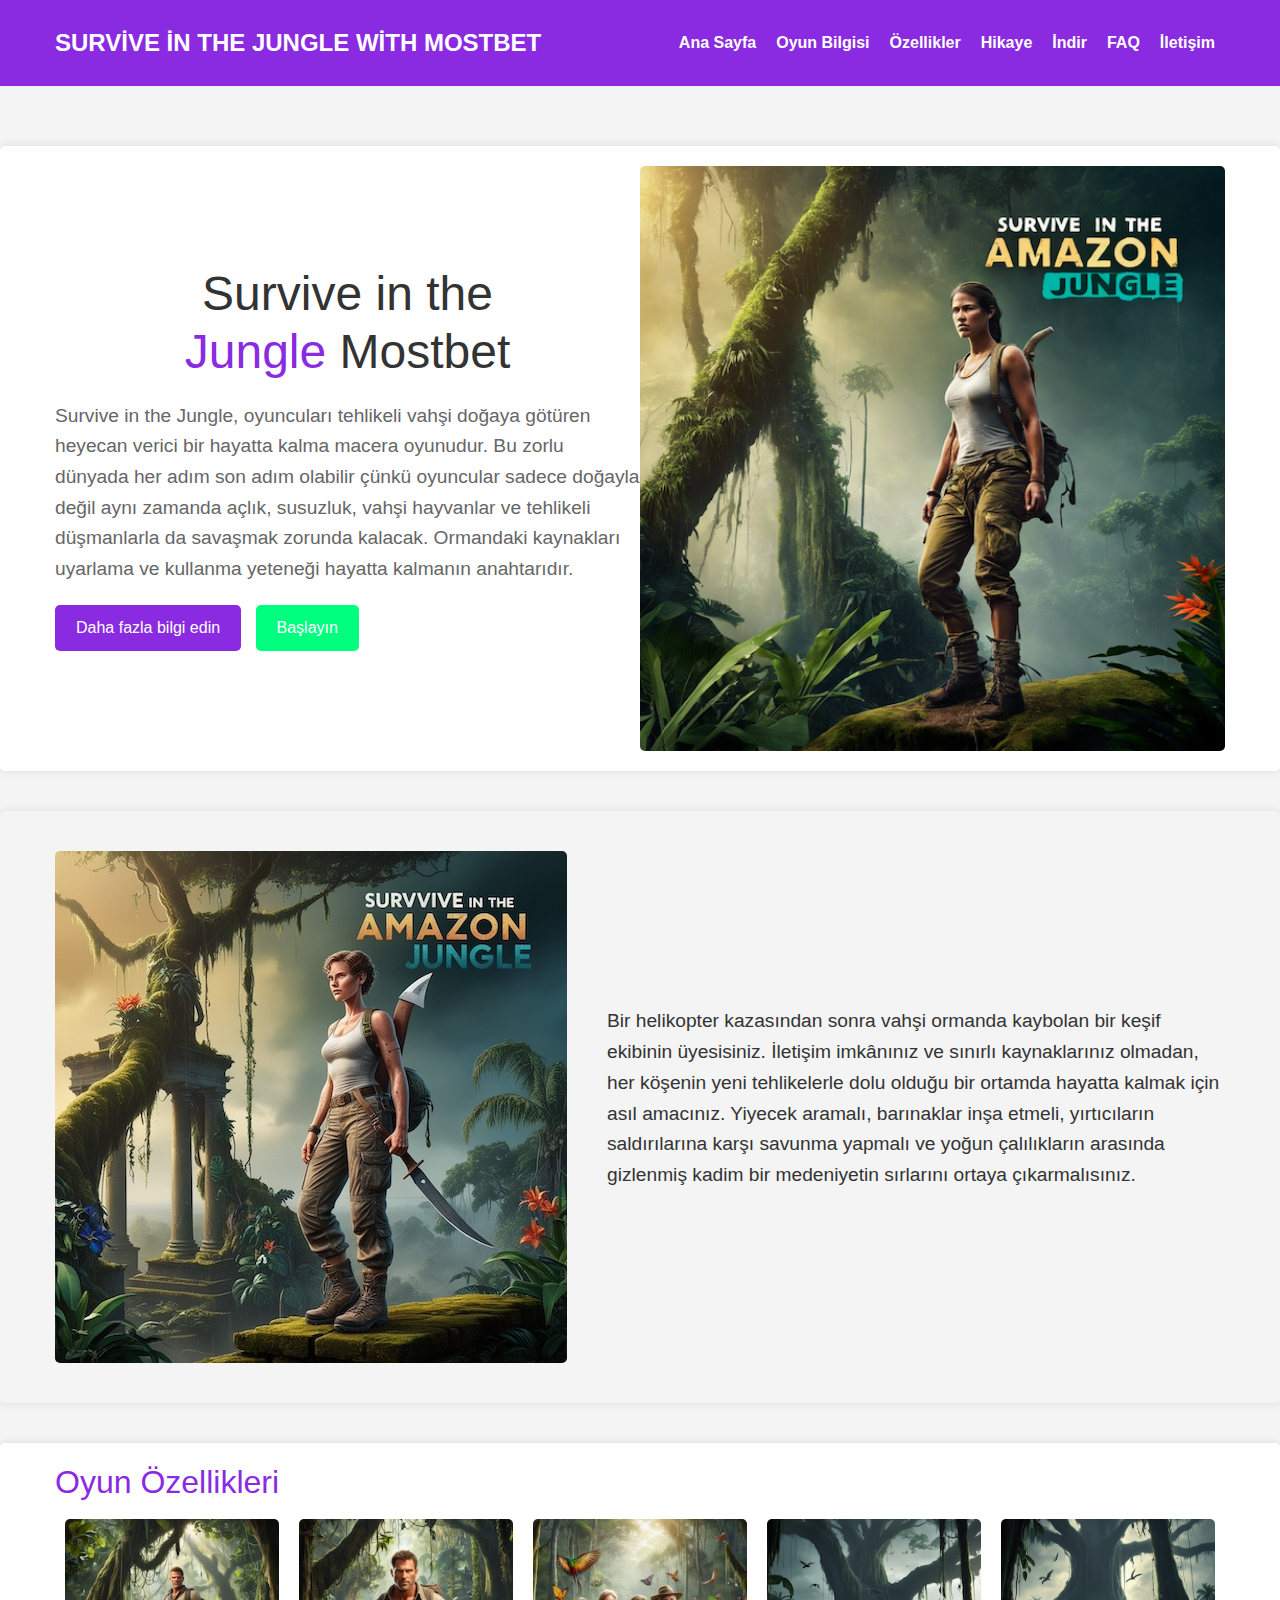
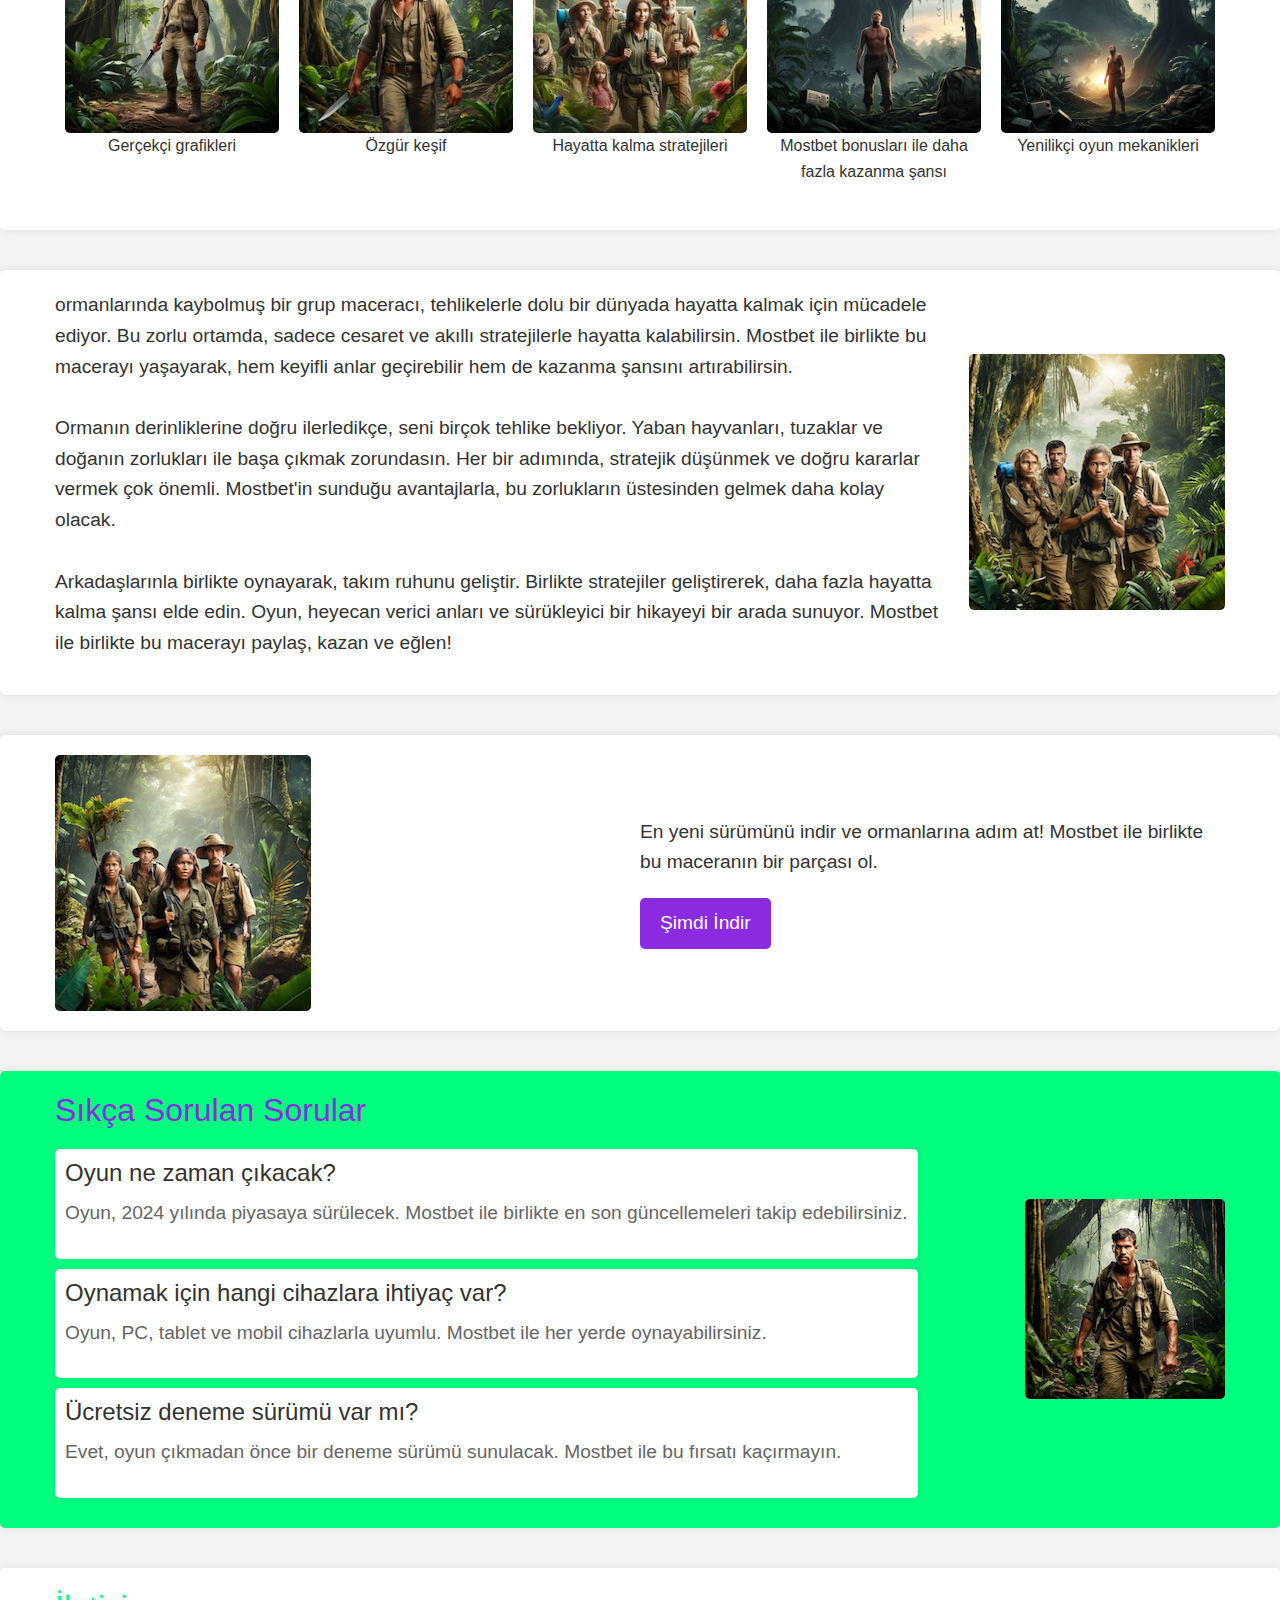
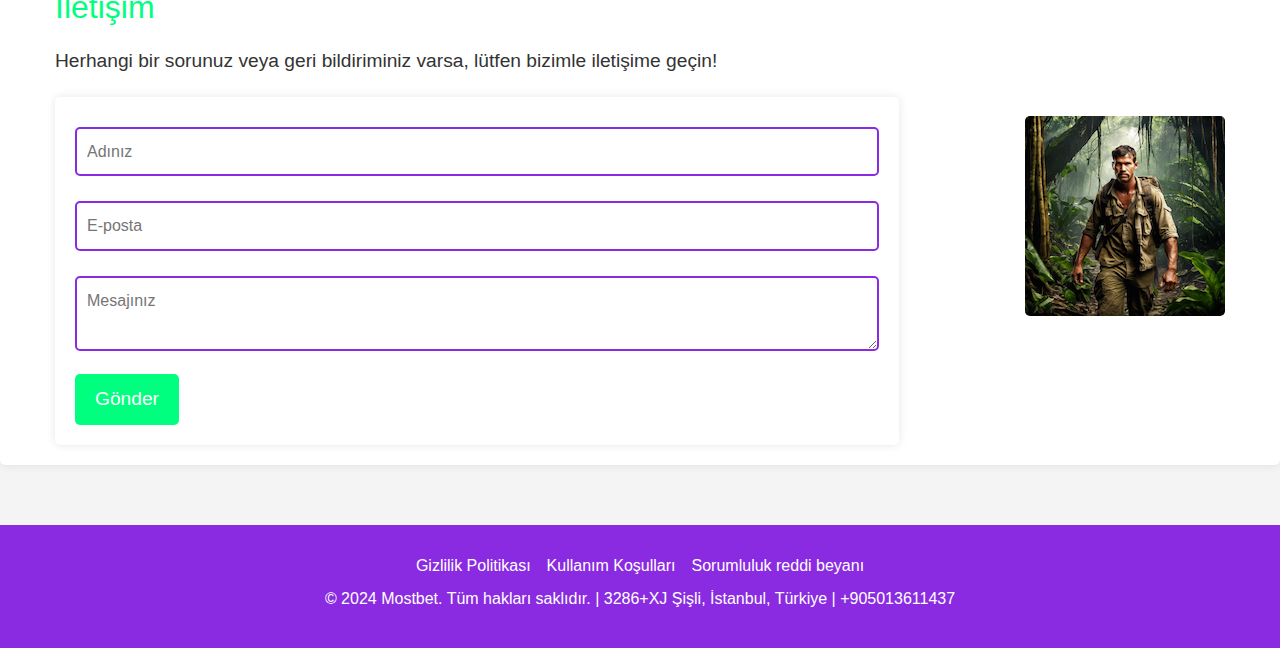
==== commit 3efd61ca: "1" ====
--- a/index.html
+++ b/index.html
@@ -31,7 +31,7 @@
                     <li><a href="#features">Özellikler</a></li>
                     <li><a href="#story">Hikaye</a></li>
                     <li><a href="#download">İndir</a></li>
-                    <li><a href="#faq">SSS</a></li>
+                    <li><a href="#faq">FAQ</a></li>
                     <li><a href="#contact">İletişim</a></li>
                 </ul>
             </div>
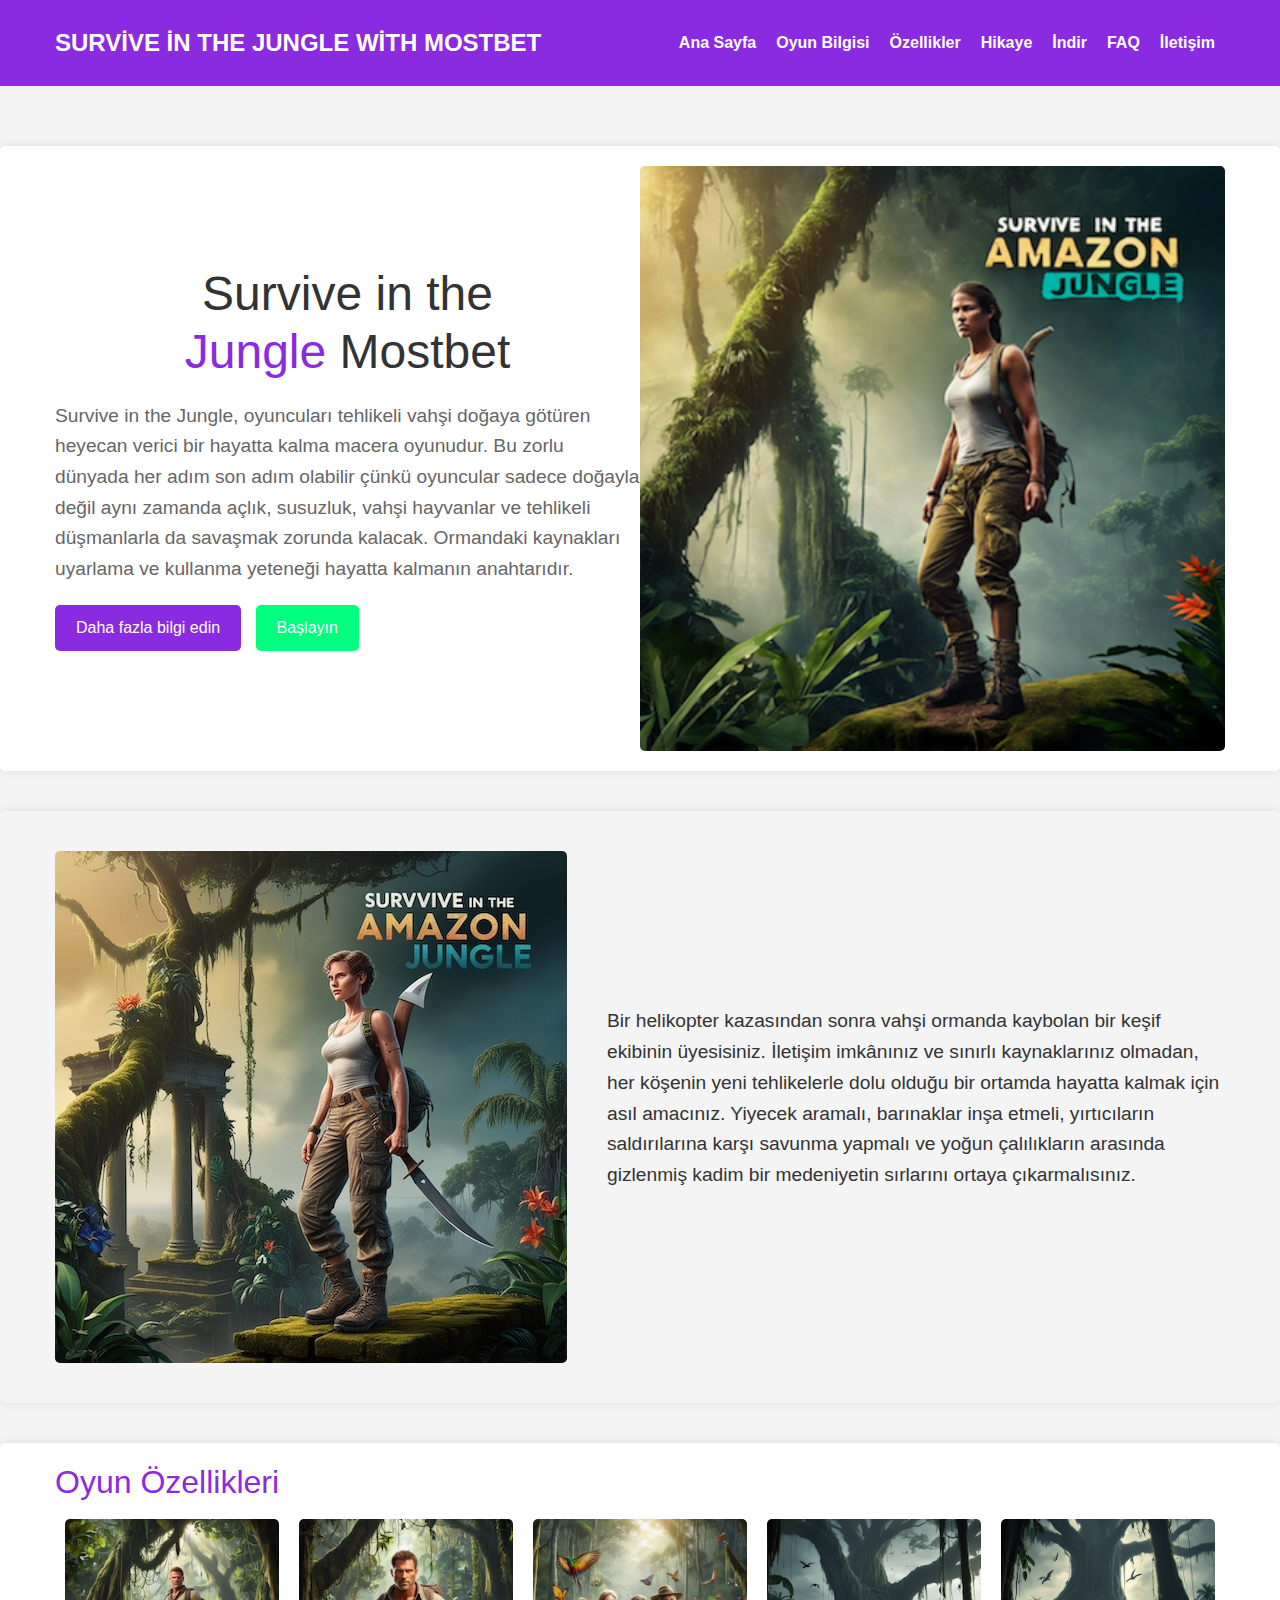
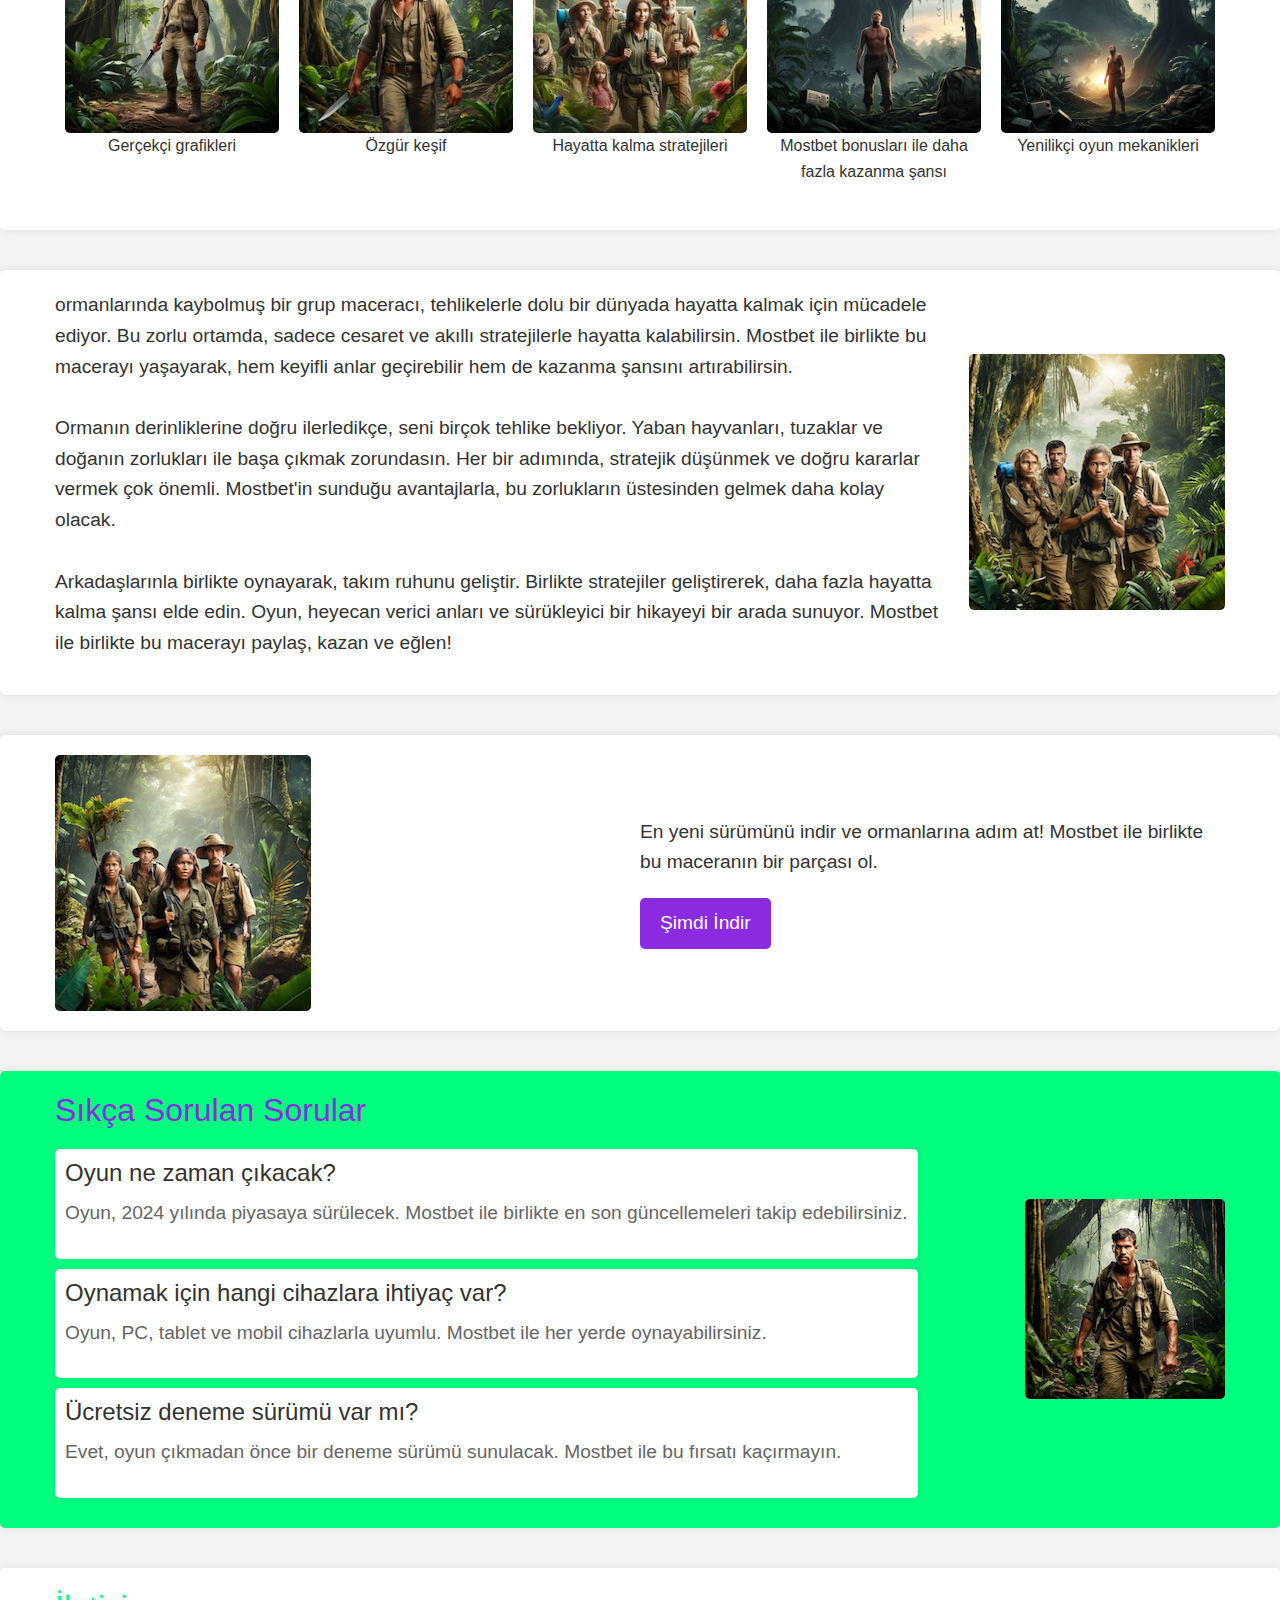
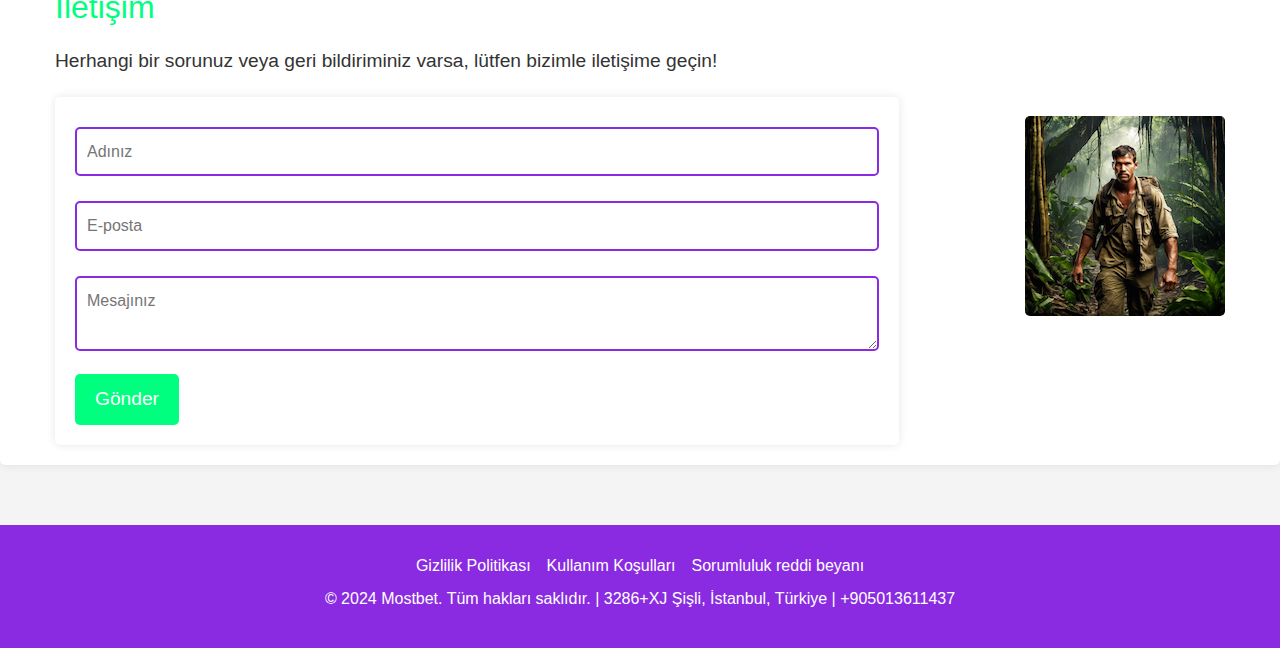
==== commit 918e5b0c: "1" ====
--- a/index.html
+++ b/index.html
@@ -55,7 +55,7 @@
                     </div>
                 </div>
                 <div class="image-content">
-                    <img src="img/0.png" alt="Product Image">
+                    <img src="img/0.webp" alt="Product Image">
                 </div>
             </div>
         </div>
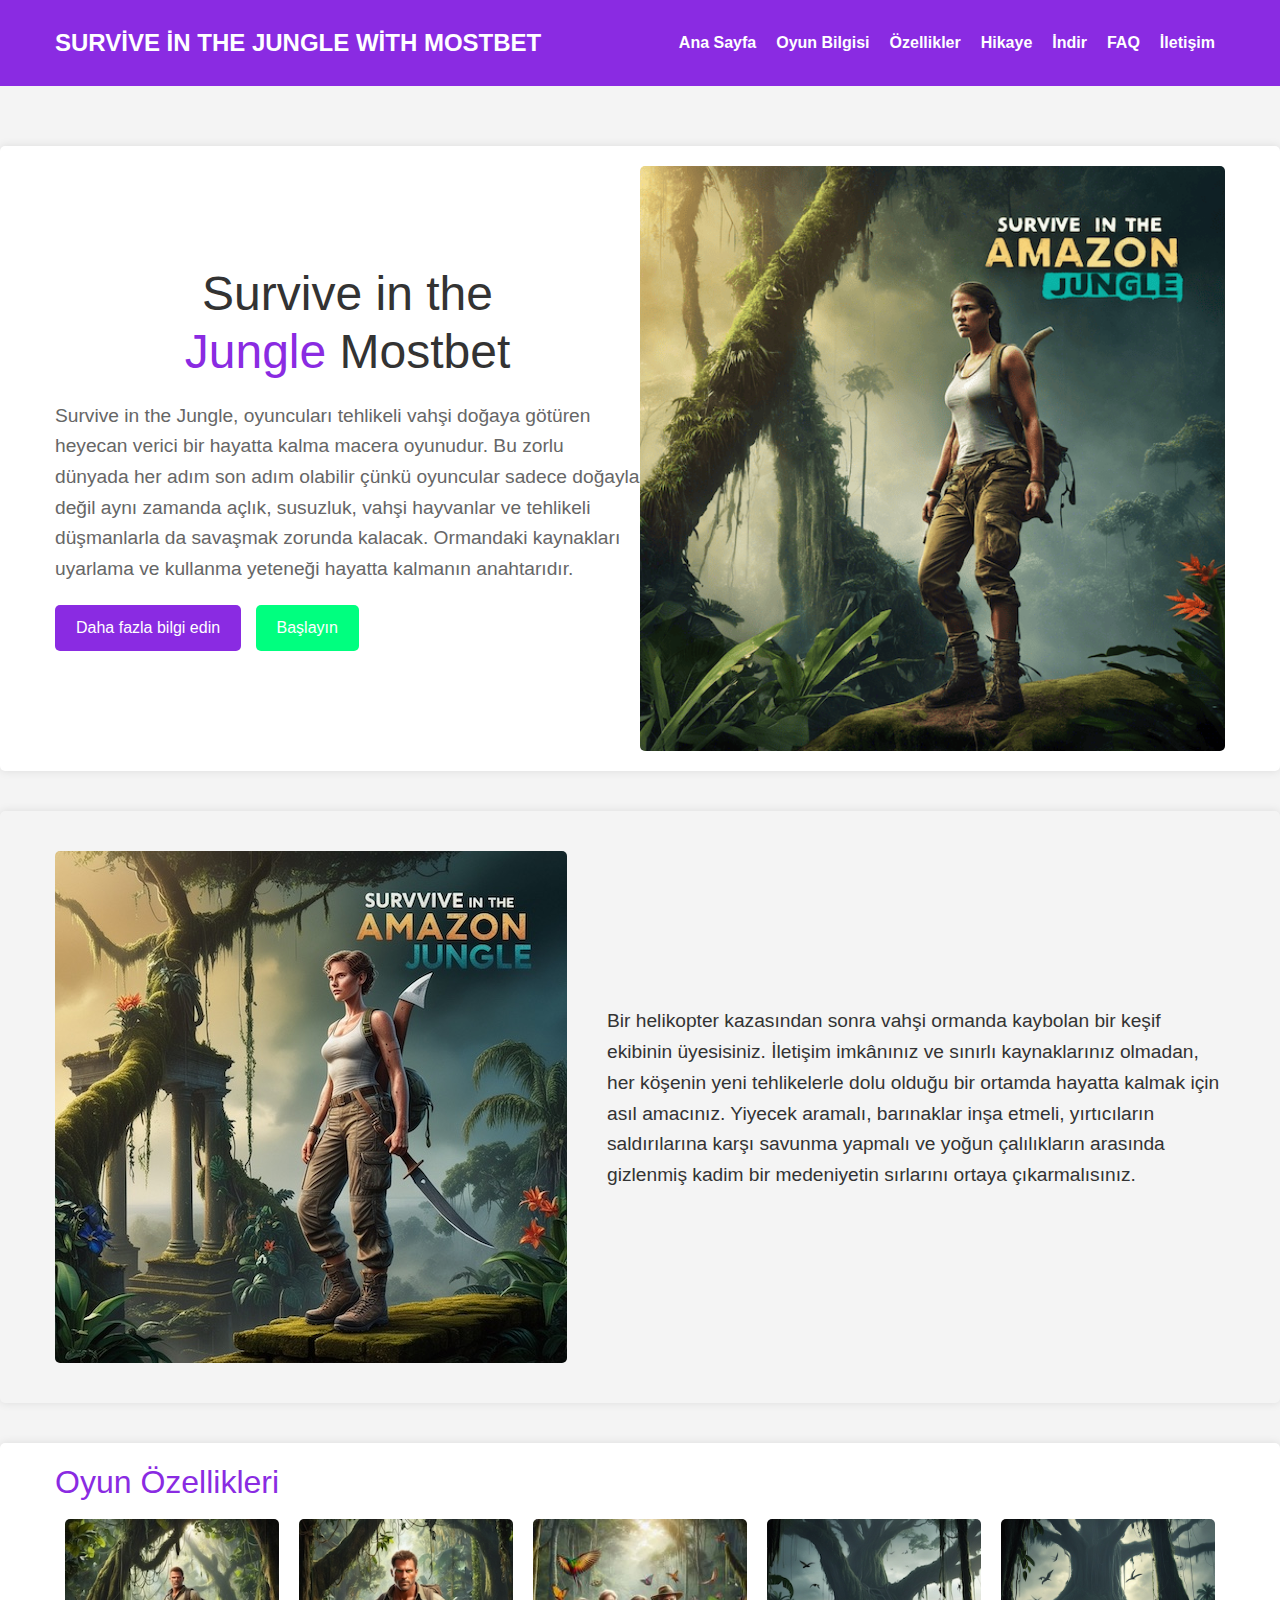
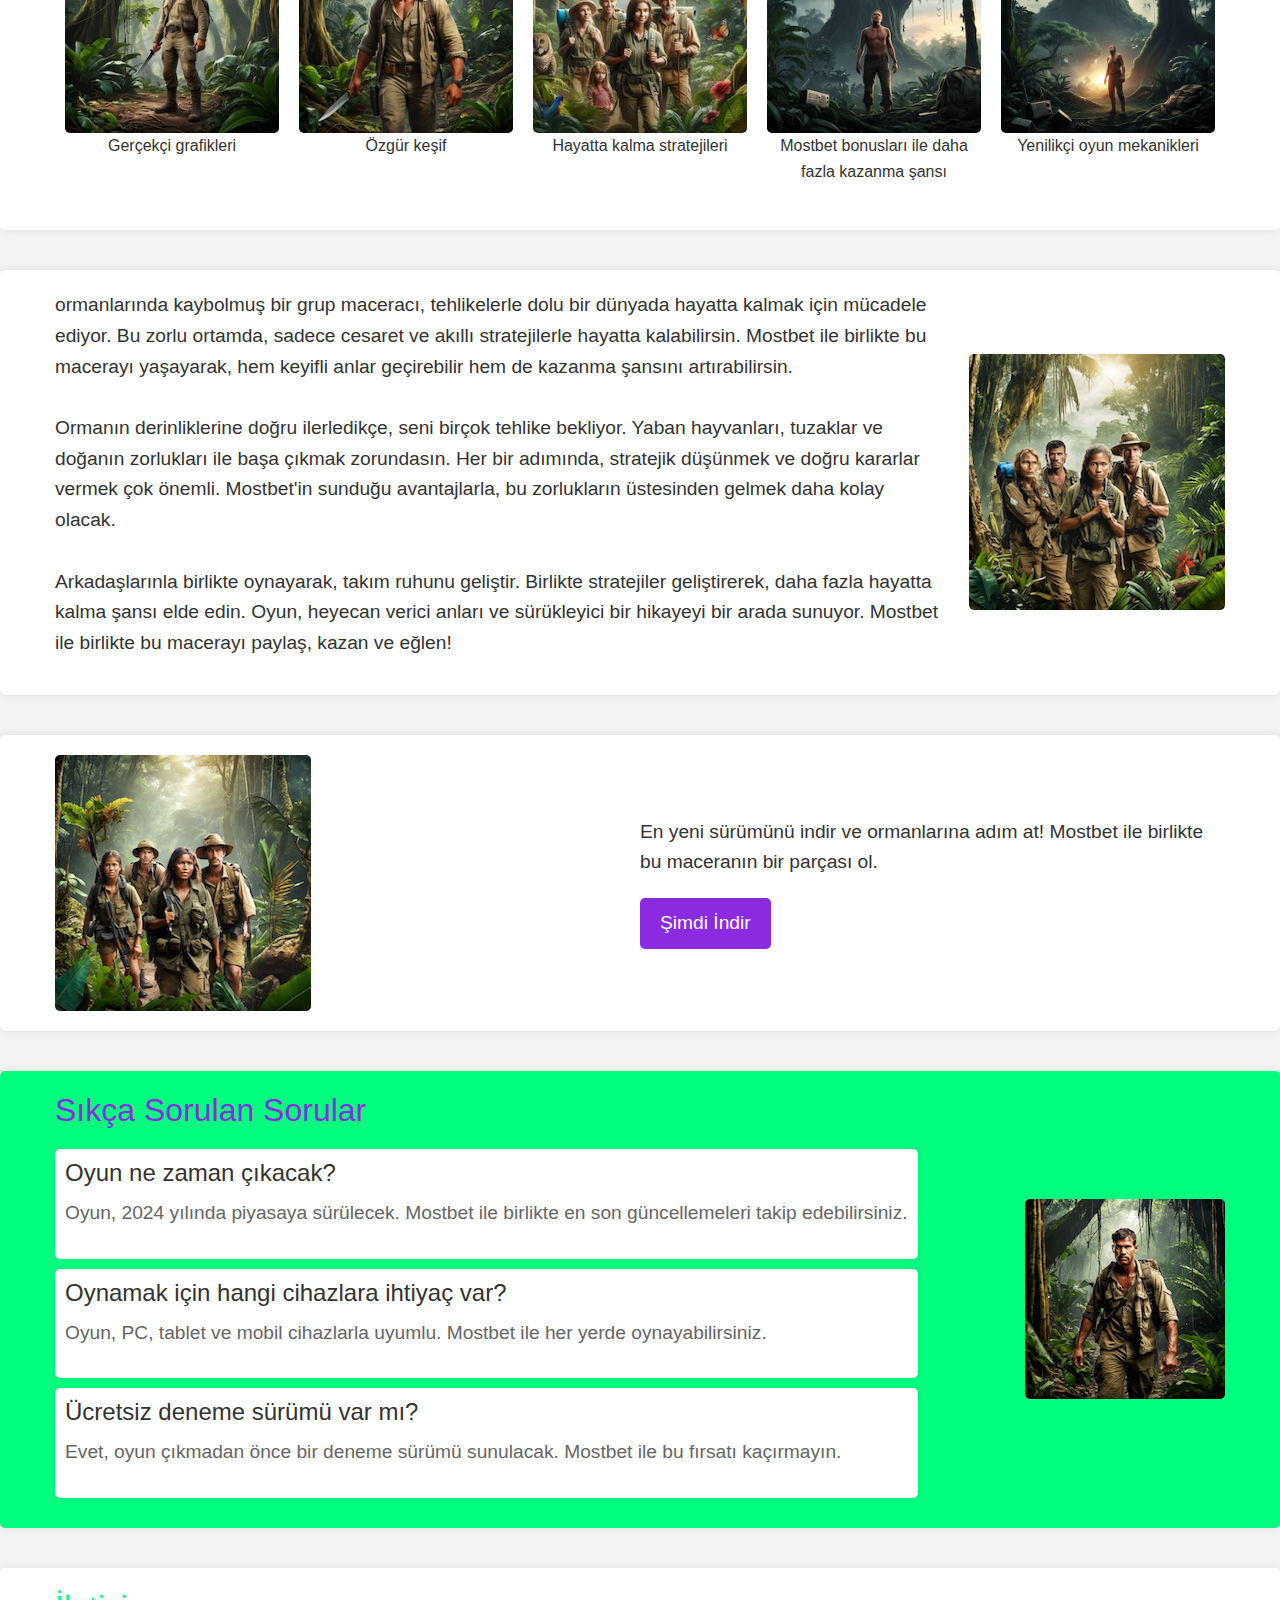
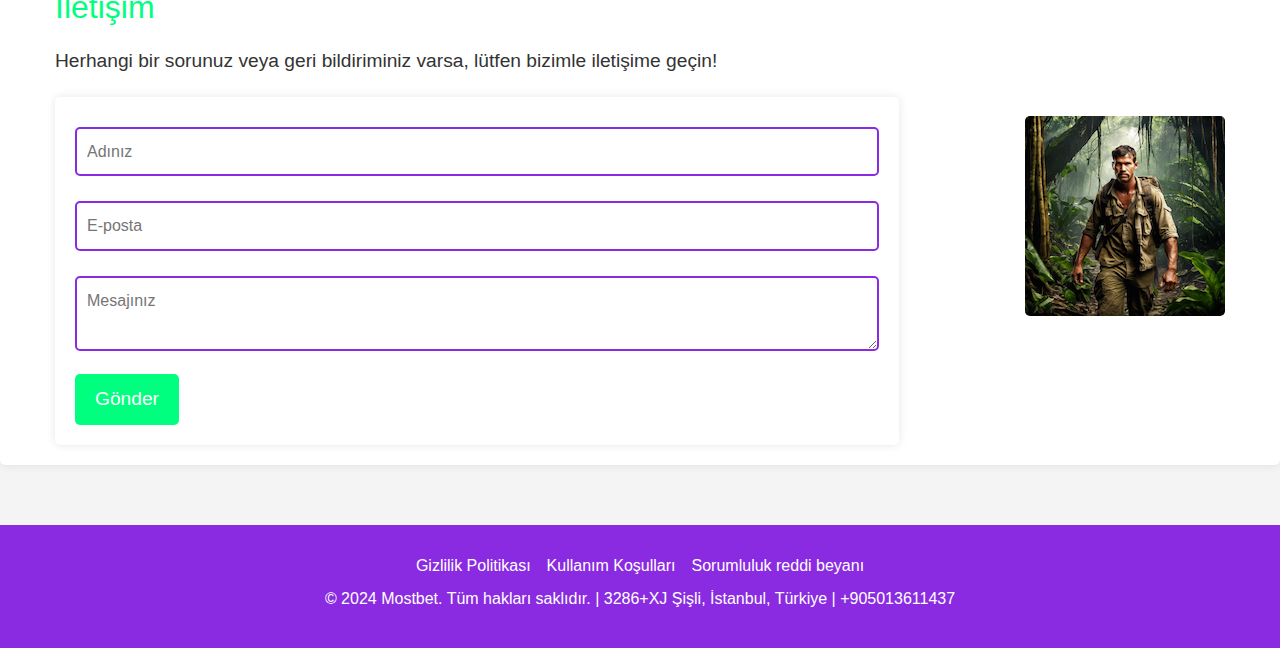
==== commit d4bd69fb: "1" ====
--- a/index.html
+++ b/index.html
@@ -54,7 +54,8 @@
                         <a href="#" class="btn secondary-btn">Başlayın</a>
                     </div>
                 </div>
-                <div class="image-content">
+                <div class="image-content" itemscope itemtype="http://schema.org/ImageObject">
+                    <meta itemprop="image" content="img/0.webp"/>
                     <img src="img/0.webp" alt="Product Image">
                 </div>
             </div>
@@ -62,7 +63,8 @@
     </section>
 
     <section id="game-info">
-        <div class="container flex-container">
+        <div class="container flex-container" itemscope itemtype="http://schema.org/ImageObject">
+            <meta itemprop="image" content="img/1.jpg"/>
             <img src="img/1.jpg" alt="  Jungle" class="flex-image">
             <p>Bir helikopter kazasından sonra vahşi ormanda kaybolan bir keşif ekibinin üyesisiniz. İletişim imkânınız
                 ve sınırlı kaynaklarınız olmadan, her köşenin yeni tehlikelerle dolu olduğu bir ortamda hayatta kalmak
@@ -76,23 +78,28 @@
         <div class="container">
             <h2>Oyun Özellikleri</h2>
             <div class="features-container">
-                <div class="feature-item">
+                <div class="feature-item" itemscope itemtype="http://schema.org/ImageObject">
+                    <meta itemprop="image" content="img/3.jpg"/>
                     <img src="img/3.jpg" alt="Feature 1">
                     <p>Gerçekçi grafikleri</p>
                 </div>
-                <div class="feature-item">
+                <div class="feature-item" itemscope itemtype="http://schema.org/ImageObject">
+                    <meta itemprop="image" content="img/4.jpg"/>
                     <img src="img/4.jpg" alt="Feature 2">
                     <p>Özgür keşif</p>
                 </div>
-                <div class="feature-item">
+                <div class="feature-item" itemscope itemtype="http://schema.org/ImageObject">
+                    <meta itemprop="image" content="img/6.jpg"/>
                     <img src="img/6.jpeg" alt="Feature 3">
                     <p>Hayatta kalma stratejileri</p>
                 </div>
-                <div class="feature-item">
+                <div class="feature-item" itemscope itemtype="http://schema.org/ImageObject">
+                    <meta itemprop="image" content="img/7.jpg"/>
                     <img src="img/7.jpg" alt="Feature 4">
                     <p>Mostbet bonusları ile daha fazla kazanma şansı</p>
                 </div>
-                <div class="feature-item">
+                <div class="feature-item" itemscope itemtype="http://schema.org/ImageObject">
+                    <meta itemprop="image" content="img/8.jpg"/>
                     <img src="img/8.jpg" alt="Feature 5">
                     <p>Yenilikçi oyun mekanikleri</p>
                 </div>
@@ -101,7 +108,8 @@
     </section>
 
     <section id="story">
-        <div class="container flex-container">
+        <div class="container flex-container" itemscope itemtype="http://schema.org/ImageObject">
+            <meta itemprop="image" content="img/10.jpg"/>
             <p>
                 ormanlarında kaybolmuş bir grup maceracı, tehlikelerle dolu bir dünyada hayatta kalmak için mücadele
                 ediyor. Bu zorlu ortamda, sadece cesaret ve akıllı stratejilerle hayatta kalabilirsin. Mostbet ile
@@ -120,7 +128,8 @@
     </section>
 
     <section id="download">
-        <div class="container flex-container">
+        <div class="container flex-container" itemscope itemtype="http://schema.org/ImageObject">
+            <meta itemprop="image" content="img/11.png"/>
             <img src="img/11.png" alt="Download Game" class="flex-image">
             <div class="download-content">
                 <p>En yeni sürümünü indir ve ormanlarına adım at! Mostbet ile birlikte bu maceranın bir parçası ol.</p>
@@ -153,7 +162,8 @@
     </section>
 
     <section id="contact">
-        <div class="container flex-container">
+        <div class="container flex-container" itemscope itemtype="http://schema.org/ImageObject">
+            <meta itemprop="image" content="img/12.png"/>
             <div class="contact-content">
                 <h2>İletişim</h2>
                 <p>Herhangi bir sorunuz veya geri bildiriminiz varsa, lütfen bizimle iletişime geçin!</p>
